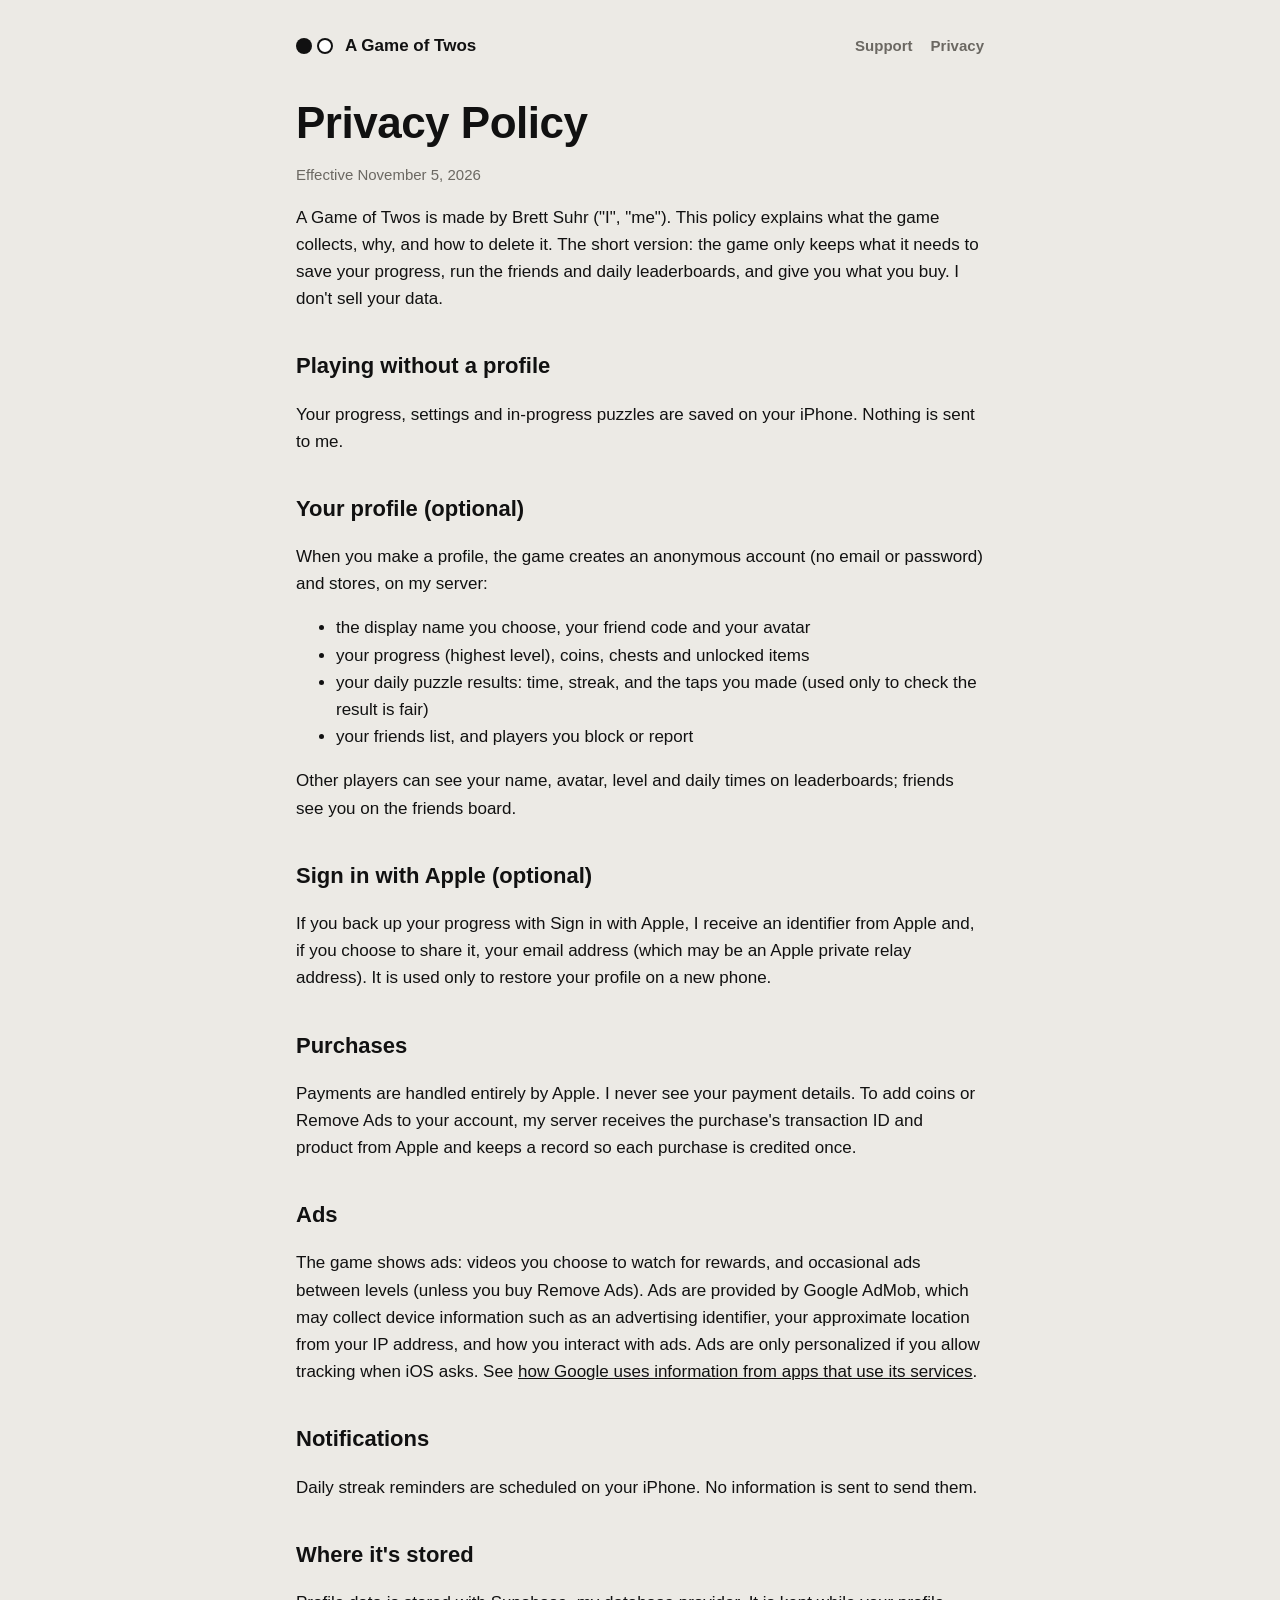
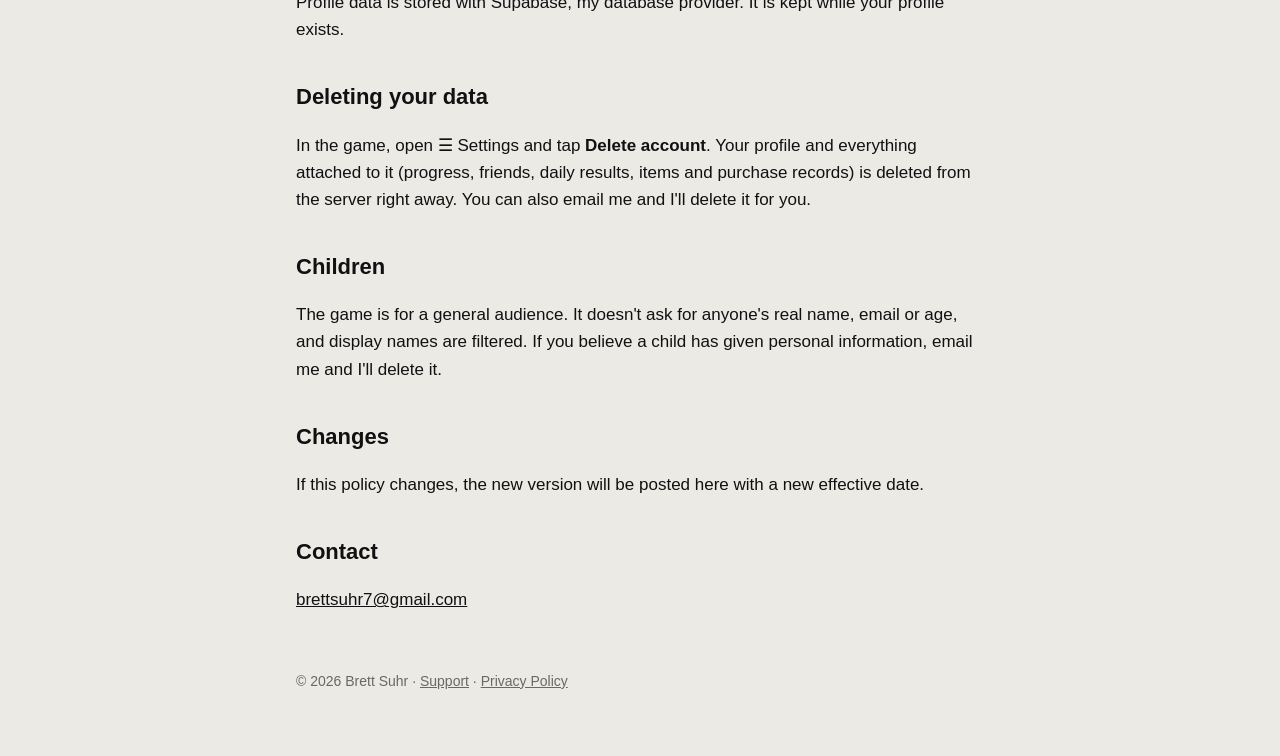
==== privacy/index.html @ e7c3db31 "Add the A Game of Twos website: home, support and privacy policy" ====
<!doctype html>
<html lang="en">
<head>
<meta charset="utf-8">
<meta name="viewport" content="width=device-width, initial-scale=1">
<title>Privacy Policy · A Game of Twos</title>
<link rel="stylesheet" href="/style.css">
</head>
<body>
<main>
  <header class="top">
    <span class="dots"><i></i><i></i></span>
    <a href="/">A Game of Twos</a>
    <nav><a href="/support/">Support</a><a href="/privacy/">Privacy</a></nav>
  </header>

  <h1>Privacy Policy</h1>
  <p class="muted">Effective November 5, 2026</p>

  <p>A Game of Twos is made by Brett Suhr ("I", "me"). This policy explains what the game collects, why, and how to delete it. The short version: the game only keeps what it needs to save your progress, run the friends and daily leaderboards, and give you what you buy. I don't sell your data.</p>

  <h2>Playing without a profile</h2>
  <p>Your progress, settings and in-progress puzzles are saved on your iPhone. Nothing is sent to me.</p>

  <h2>Your profile (optional)</h2>
  <p>When you make a profile, the game creates an anonymous account (no email or password) and stores, on my server:</p>
  <ul>
    <li>the display name you choose, your friend code and your avatar</li>
    <li>your progress (highest level), coins, chests and unlocked items</li>
    <li>your daily puzzle results: time, streak, and the taps you made (used only to check the result is fair)</li>
    <li>your friends list, and players you block or report</li>
  </ul>
  <p>Other players can see your name, avatar, level and daily times on leaderboards; friends see you on the friends board.</p>

  <h2>Sign in with Apple (optional)</h2>
  <p>If you back up your progress with Sign in with Apple, I receive an identifier from Apple and, if you choose to share it, your email address (which may be an Apple private relay address). It is used only to restore your profile on a new phone.</p>

  <h2>Purchases</h2>
  <p>Payments are handled entirely by Apple. I never see your payment details. To add coins or Remove Ads to your account, my server receives the purchase's transaction ID and product from Apple and keeps a record so each purchase is credited once.</p>

  <h2>Ads</h2>
  <p>The game shows ads: videos you choose to watch for rewards, and occasional ads between levels (unless you buy Remove Ads). Ads are provided by Google AdMob, which may collect device information such as an advertising identifier, your approximate location from your IP address, and how you interact with ads. Ads are only personalized if you allow tracking when iOS asks. See <a href="https://policies.google.com/technologies/partner-sites">how Google uses information from apps that use its services</a>.</p>

  <h2>Notifications</h2>
  <p>Daily streak reminders are scheduled on your iPhone. No information is sent to send them.</p>

  <h2>Where it's stored</h2>
  <p>Profile data is stored with Supabase, my database provider. It is kept while your profile exists.</p>

  <h2>Deleting your data</h2>
  <p>In the game, open ☰ Settings and tap <strong>Delete account</strong>. Your profile and everything attached to it (progress, friends, daily results, items and purchase records) is deleted from the server right away. You can also email me and I'll delete it for you.</p>

  <h2>Children</h2>
  <p>The game is for a general audience. It doesn't ask for anyone's real name, email or age, and display names are filtered. If you believe a child has given personal information, email me and I'll delete it.</p>

  <h2>Changes</h2>
  <p>If this policy changes, the new version will be posted here with a new effective date.</p>

  <h2>Contact</h2>
  <p><a href="mailto:brettsuhr7@gmail.com">brettsuhr7@gmail.com</a></p>

  <footer>© 2026 Brett Suhr · <a href="/support/">Support</a> · <a href="/privacy/">Privacy Policy</a></footer>
</main>
</body>
</html>
---- style.css ----
:root {
  --bg: #ECEAE5; --surface: #FFFFFF; --ink: #111111; --muted: #6B6862; --edge: #D6D3CC;
  --button: #111111; --on-button: #FFFFFF;
}
@media (prefers-color-scheme: dark) {
  :root { --bg: #141416; --surface: #1E1E21; --ink: #F2F1EE; --muted: #A5A3A0; --edge: #2E2E33;
    --button: #F2F1EE; --on-button: #111111; }
}
* { box-sizing: border-box; }
body { margin: 0; background: var(--bg); color: var(--ink);
  font: 17px/1.6 "Avenir Next", -apple-system, BlinkMacSystemFont, "Segoe UI", Roboto, sans-serif; }
main { max-width: 720px; margin: 0 auto; padding: 32px 16px 64px; }
header.top { display: flex; align-items: center; gap: 12px; margin-bottom: 40px; }
header.top a { color: inherit; text-decoration: none; font-weight: 700; }
.dots { display: inline-flex; gap: 5px; }
.dots i { width: 16px; height: 16px; border-radius: 50%; display: block; }
.dots i:first-child { background: var(--ink); }
.dots i:last-child { background: var(--surface); box-shadow: inset 0 0 0 2px var(--ink); }
nav { margin-left: auto; display: flex; gap: 18px; font-size: 15px; }
nav a { font-weight: 600 !important; color: var(--muted) !important; }
h1 { font-size: 44px; line-height: 1.1; margin: 0 0 12px; font-weight: 800; letter-spacing: -0.5px; }
h2 { font-size: 22px; margin: 36px 0 8px; font-weight: 800; }
p, li { color: var(--ink); }
.lead { font-size: 20px; color: var(--muted); margin: 0 0 28px; }
.muted { color: var(--muted); font-size: 15px; }
a { color: var(--ink); }
.card { background: var(--surface); border: 1px solid var(--edge); border-radius: 22px; padding: 22px 24px; margin: 18px 0; }
.rules { display: grid; grid-template-columns: repeat(auto-fit, minmax(150px, 1fr)); gap: 12px; padding: 0; list-style: none; }
.rules li { background: var(--surface); border: 1px solid var(--edge); border-radius: 18px; padding: 16px; font-weight: 600; }
.button { display: inline-block; background: var(--button); color: var(--on-button); padding: 14px 26px;
  border-radius: 999px; font-weight: 700; text-decoration: none; }
.shots { display: flex; gap: 12px; overflow-x: auto; padding: 8px 0 12px; scroll-snap-type: x mandatory; }
.shots img { height: 420px; border-radius: 22px; scroll-snap-align: start; flex: none; }
details { background: var(--surface); border: 1px solid var(--edge); border-radius: 18px; padding: 16px 20px; margin: 10px 0; }
summary { font-weight: 700; cursor: pointer; }
footer { margin-top: 56px; color: var(--muted); font-size: 14px; }
footer a { color: var(--muted); }
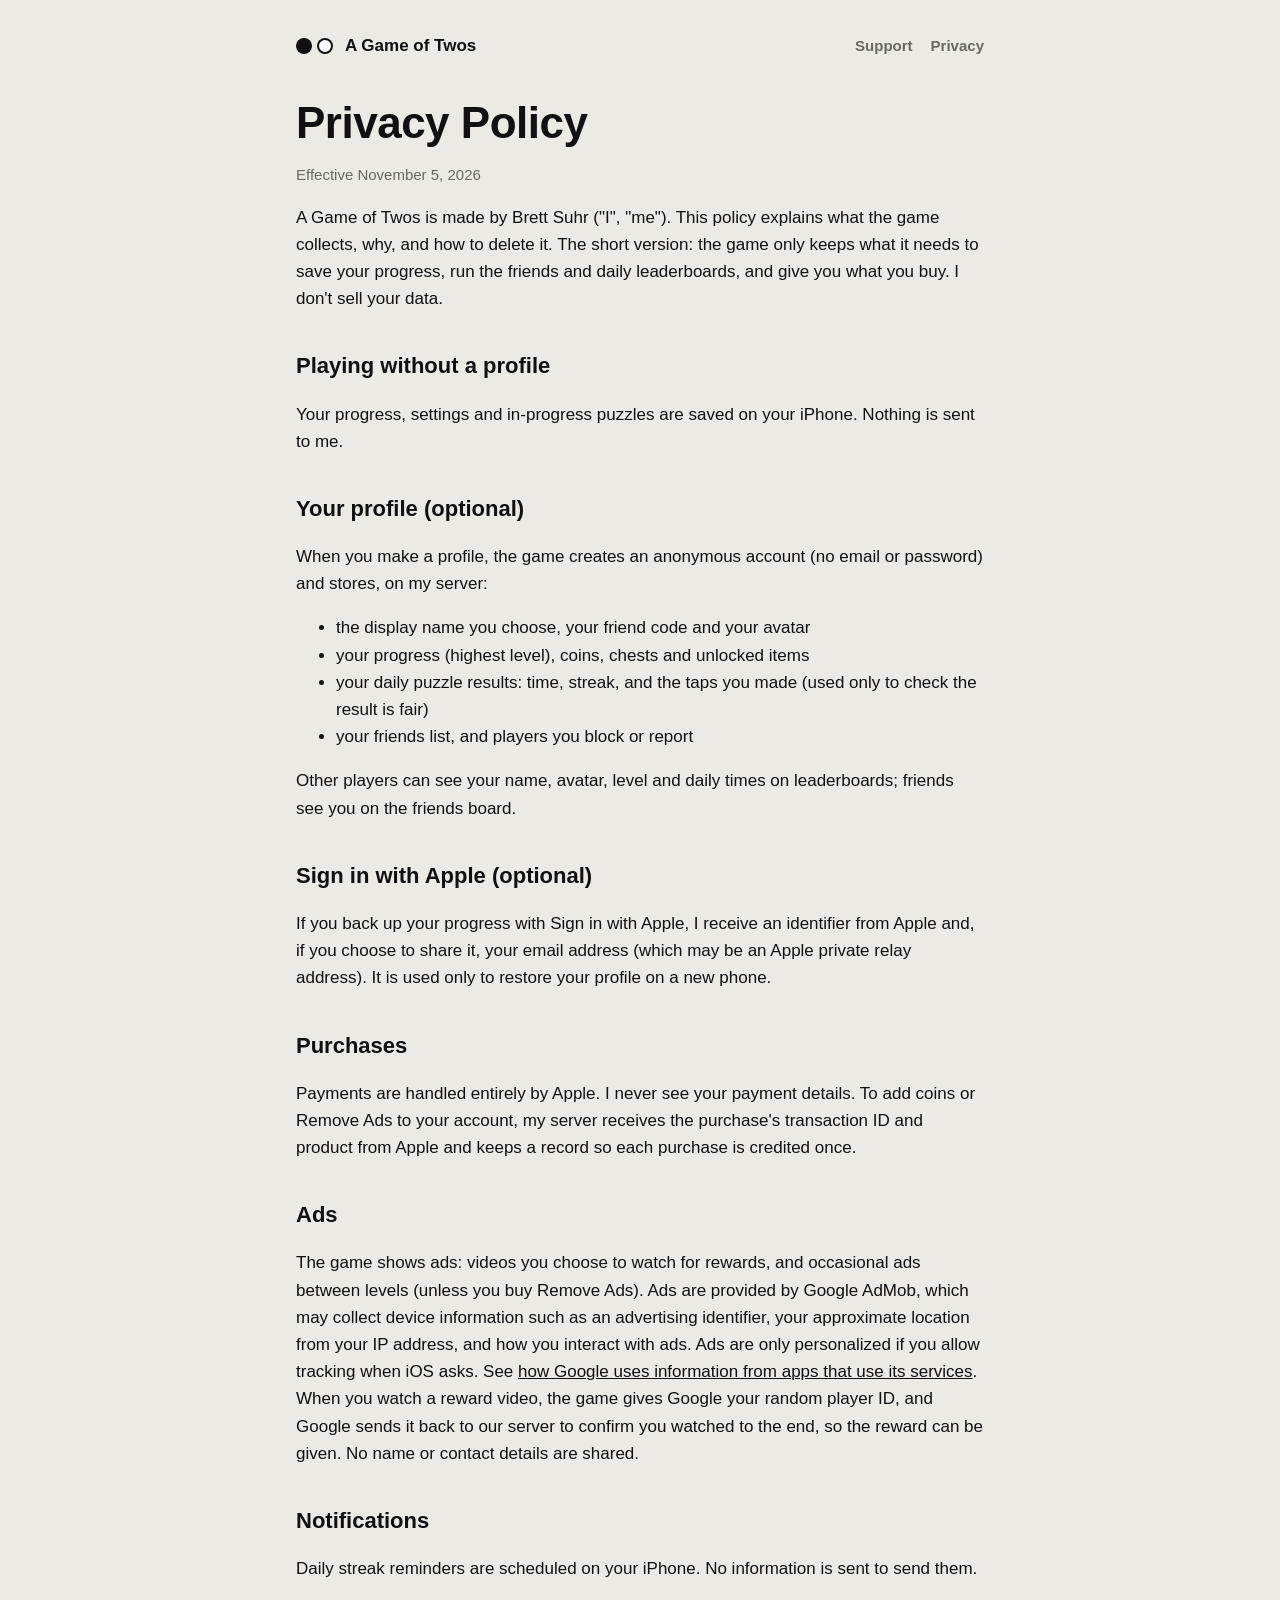
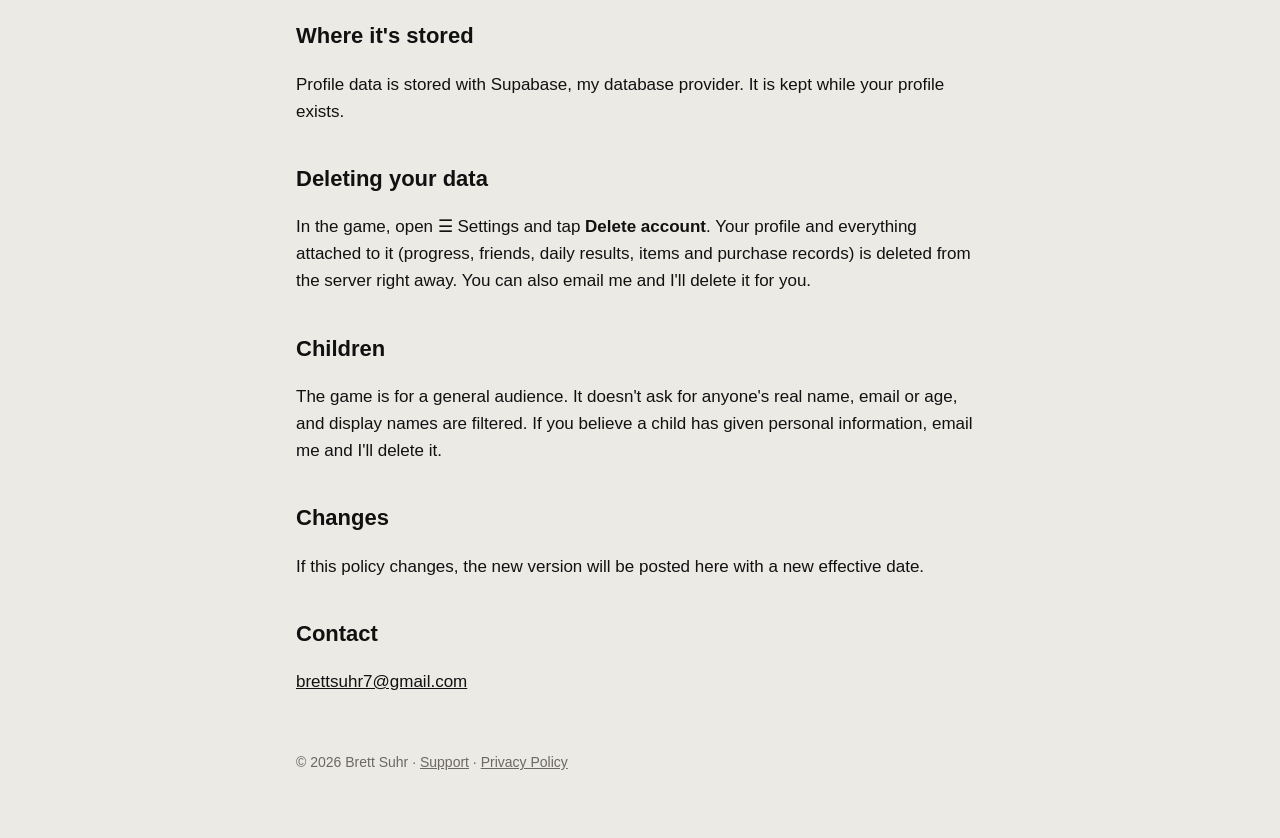
==== commit cc9ec98b: "Explain reward video confirmation in the privacy policy" ====
--- a/privacy/index.html
+++ b/privacy/index.html
@@ -4,7 +4,7 @@
 <meta charset="utf-8">
 <meta name="viewport" content="width=device-width, initial-scale=1">
 <title>Privacy Policy · A Game of Twos</title>
-<link rel="stylesheet" href="/style.css">
+<link rel="stylesheet" href="../style.css">
 </head>
 <body>
 <main>
@@ -39,7 +39,7 @@
   <p>Payments are handled entirely by Apple. I never see your payment details. To add coins or Remove Ads to your account, my server receives the purchase's transaction ID and product from Apple and keeps a record so each purchase is credited once.</p>
 
   <h2>Ads</h2>
-  <p>The game shows ads: videos you choose to watch for rewards, and occasional ads between levels (unless you buy Remove Ads). Ads are provided by Google AdMob, which may collect device information such as an advertising identifier, your approximate location from your IP address, and how you interact with ads. Ads are only personalized if you allow tracking when iOS asks. See <a href="https://policies.google.com/technologies/partner-sites">how Google uses information from apps that use its services</a>.</p>
+  <p>The game shows ads: videos you choose to watch for rewards, and occasional ads between levels (unless you buy Remove Ads). Ads are provided by Google AdMob, which may collect device information such as an advertising identifier, your approximate location from your IP address, and how you interact with ads. Ads are only personalized if you allow tracking when iOS asks. See <a href="https://policies.google.com/technologies/partner-sites">how Google uses information from apps that use its services</a>. When you watch a reward video, the game gives Google your random player ID, and Google sends it back to our server to confirm you watched to the end, so the reward can be given. No name or contact details are shared.</p>
 
   <h2>Notifications</h2>
   <p>Daily streak reminders are scheduled on your iPhone. No information is sent to send them.</p>
